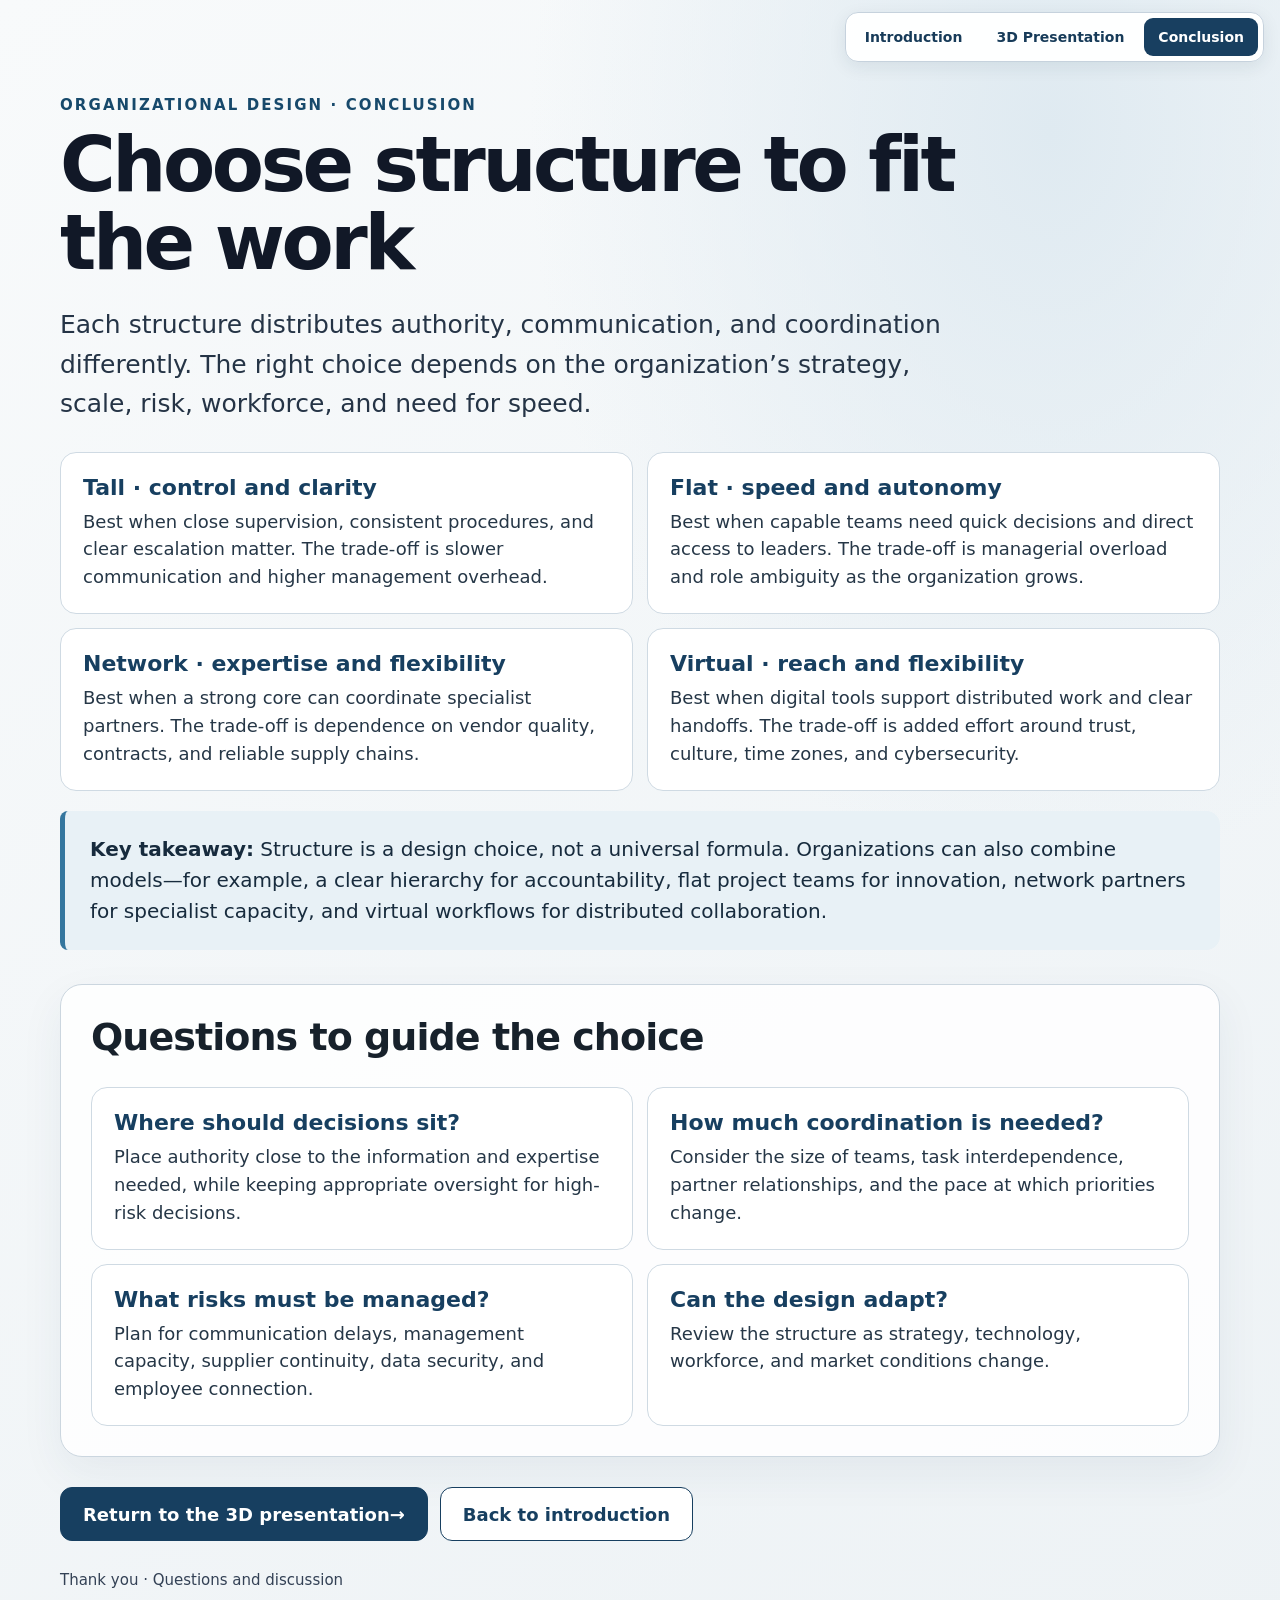
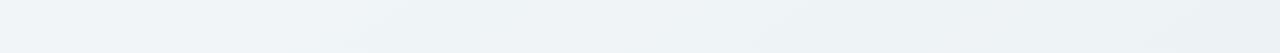
==== classroom-presentation/conclusion.html @ 58bbe25d "initial commit" ====
<!doctype html>
<html lang="en">
<head>
  <meta charset="utf-8">
  <meta name="viewport" content="width=device-width, initial-scale=1">
  <meta name="theme-color" content="#f3f6f8">
  <title>Conclusion | Organizational Structures</title>
  <link rel="stylesheet" href="./overview-pages.css">
</head>
<body class="overview-page">
  <nav class="page-nav" aria-label="Presentation pages">
    <a href="./introduction.html">Introduction</a>
    <a href="./index.html">3D Presentation</a>
    <a class="is-current" href="./conclusion.html" aria-current="page">Conclusion</a>
  </nav>
  <main class="overview-wrap">
    <p class="overview-kicker">Organizational design · conclusion</p>
    <h1 class="overview-title">Choose structure to fit the work</h1>
    <p class="overview-lead">Each structure distributes authority, communication, and coordination differently. The right choice depends on the organization’s strategy, scale, risk, workforce, and need for speed.</p>

    <section class="conclusion-grid" aria-label="Summary of the four organizational structures">
      <article class="conclusion-card"><h3>Tall · control and clarity</h3><p>Best when close supervision, consistent procedures, and clear escalation matter. The trade-off is slower communication and higher management overhead.</p></article>
      <article class="conclusion-card"><h3>Flat · speed and autonomy</h3><p>Best when capable teams need quick decisions and direct access to leaders. The trade-off is managerial overload and role ambiguity as the organization grows.</p></article>
      <article class="conclusion-card"><h3>Network · expertise and flexibility</h3><p>Best when a strong core can coordinate specialist partners. The trade-off is dependence on vendor quality, contracts, and reliable supply chains.</p></article>
      <article class="conclusion-card"><h3>Virtual · reach and flexibility</h3><p>Best when digital tools support distributed work and clear handoffs. The trade-off is added effort around trust, culture, time zones, and cybersecurity.</p></article>
    </section>

    <div class="takeaway"><strong>Key takeaway:</strong> Structure is a design choice, not a universal formula. Organizations can also combine models—for example, a clear hierarchy for accountability, flat project teams for innovation, network partners for specialist capacity, and virtual workflows for distributed collaboration.</div>

    <section class="overview-panel" aria-labelledby="design-check">
      <h2 id="design-check">Questions to guide the choice</h2>
      <div class="conclusion-grid">
        <article class="conclusion-card"><h3>Where should decisions sit?</h3><p>Place authority close to the information and expertise needed, while keeping appropriate oversight for high-risk decisions.</p></article>
        <article class="conclusion-card"><h3>How much coordination is needed?</h3><p>Consider the size of teams, task interdependence, partner relationships, and the pace at which priorities change.</p></article>
        <article class="conclusion-card"><h3>What risks must be managed?</h3><p>Plan for communication delays, management capacity, supplier continuity, data security, and employee connection.</p></article>
        <article class="conclusion-card"><h3>Can the design adapt?</h3><p>Review the structure as strategy, technology, workforce, and market conditions change.</p></article>
      </div>
    </section>

    <div class="overview-actions"><a class="overview-button" href="./index.html">Return to the 3D presentation <span aria-hidden="true">→</span></a><a class="overview-button secondary" href="./introduction.html">Back to introduction</a></div>
    <footer class="overview-footer">Thank you · Questions and discussion</footer>
  </main>
</body>
</html>
---- classroom-presentation/overview-pages.css ----
/* Shared navigation and styles for the introduction and conclusion slides. */
.page-nav{position:fixed;z-index:200;top:12px;right:16px;display:flex;gap:6px;padding:5px;border:1px solid #c6d2dd;border-radius:13px;background:rgba(255,255,255,.96);box-shadow:0 5px 18px #102b4215}
.page-nav a{display:inline-flex;align-items:center;justify-content:center;min-height:38px;padding:0 14px;border-radius:9px;color:#173b59;font:700 14px/1.2 system-ui,sans-serif;text-decoration:none}
.page-nav a:hover,.page-nav a:focus-visible{background:#edf4f8;outline:2px solid #6a91ad;outline-offset:1px}
.page-nav a.is-current{background:#183f60;color:#fff}
.overview-page{--ink:#17212b;--muted:#334155;--blue:#183f60;--line:#cfdae3;min-height:100vh;margin:0;background:radial-gradient(ellipse at 82% 8%,#dfeaf1 0,transparent 35%),linear-gradient(145deg,#f8fafb,#edf2f5);color:var(--ink);font-family:Inter,ui-sans-serif,system-ui,-apple-system,"Segoe UI",sans-serif}
.overview-page *{box-sizing:border-box}
.overview-wrap{width:min(1160px,calc(100% - 56px));margin:0 auto;padding:96px 0 64px}
.overview-kicker{margin:0 0 12px;color:#17496b;font-size:15px;font-weight:800;letter-spacing:.14em;text-transform:uppercase}
.overview-title{max-width:900px;margin:0;color:#111827;font-size:clamp(42px,6vw,76px);line-height:1.02;letter-spacing:-.045em}
.overview-lead{max-width:920px;margin:24px 0 0;color:#253446;font-size:clamp(20px,2vw,25px);line-height:1.58}
.overview-chips{display:flex;flex-wrap:wrap;gap:10px;margin:25px 0 38px;padding:0;list-style:none}
.overview-chips li{padding:10px 15px;border:1px solid #bfccd6;border-radius:999px;background:#fff;color:#1e3447;font-size:16px;font-weight:700}
.overview-panel{margin-top:34px;padding:30px;border:1px solid #cbd6df;border-radius:22px;background:rgba(255,255,255,.86);box-shadow:0 16px 44px #183f6010}
.overview-panel h2{margin:0 0 9px;font-size:clamp(28px,3vw,38px);letter-spacing:-.025em}
.overview-panel-intro{margin:0 0 22px;color:#334155;font-size:19px;line-height:1.5}
.team-grid{display:grid;grid-template-columns:repeat(3,minmax(0,1fr));gap:12px}
.team-member{display:flex;align-items:center;gap:14px;min-height:82px;padding:15px 17px;border:1px solid #d3dde5;border-radius:14px;background:#f8fafb}
.team-number{display:grid;place-items:center;flex:0 0 42px;width:42px;height:42px;border-radius:12px;background:#e4eef5;color:#173f60;font-size:16px;font-weight:800}
.team-name{display:block;color:#17212b;font-size:19px;font-weight:750}
.team-id{display:block;margin-top:3px;color:#334155;font-size:15px;font-weight:650;letter-spacing:.035em}
.overview-actions{display:flex;flex-wrap:wrap;gap:12px;margin-top:30px}
.overview-button{display:inline-flex;align-items:center;justify-content:center;min-height:54px;padding:0 22px;border:1px solid #173f60;border-radius:12px;background:#173f60;color:#fff;font-size:18px;font-weight:750;text-decoration:none;transition:transform .18s ease,background .18s ease}
.overview-button:hover{transform:translateY(-2px);background:#24577d}
.overview-button.secondary{background:#fff;color:#173f60}
.overview-button.secondary:hover{background:#edf4f8}
.conclusion-grid{display:grid;grid-template-columns:repeat(2,minmax(0,1fr));gap:14px;margin-top:28px}
.conclusion-card{padding:22px;border:1px solid #cfdae3;border-radius:16px;background:#fff}
.conclusion-card h3{margin:0 0 8px;color:#173f60;font-size:22px}
.conclusion-card p{margin:0;color:#263747;font-size:18px;line-height:1.55}
.takeaway{margin-top:20px;padding:23px 25px;border-left:5px solid #34769e;border-radius:8px 14px 14px 8px;background:#e8f1f6;color:#172b3d;font-size:20px;line-height:1.55}
.overview-footer{margin-top:30px;color:#334155;font-size:15px}
@media(max-width:760px){.page-nav{position:sticky;top:0;right:auto;justify-content:center;margin:0;padding:7px;border-width:0 0 1px;border-radius:0}.page-nav a{flex:1;padding:0 8px;font-size:13px}.overview-wrap{width:min(100% - 32px,600px);padding:38px 0 44px}.overview-panel{padding:22px}.team-grid{grid-template-columns:1fr 1fr}.conclusion-grid{grid-template-columns:1fr}}
@media(max-width:460px){.team-grid{grid-template-columns:1fr}.team-member{min-height:72px}.overview-chips li{font-size:14px}}
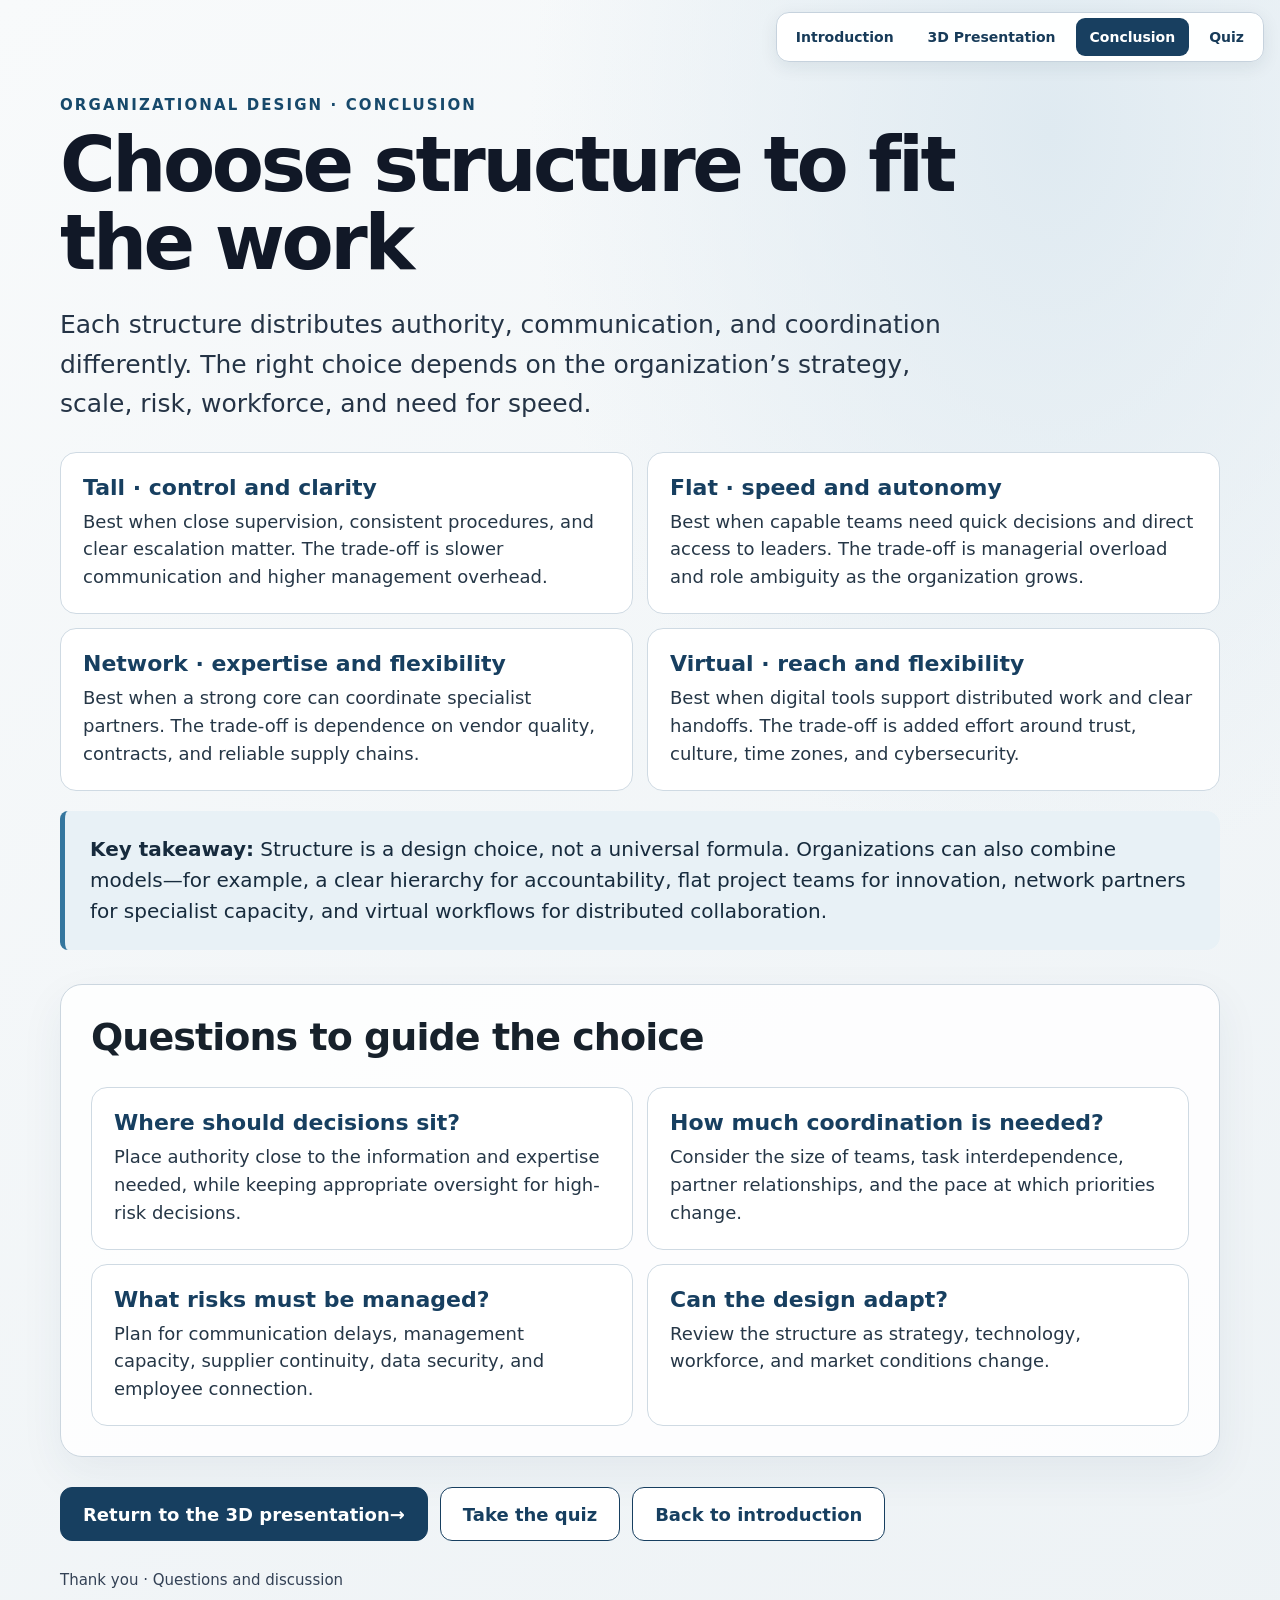
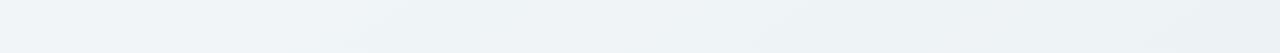
==== commit fa222ae6: "Add organizational structures quiz and expand introduction Co-Authored-By: Claude Opus 5.5 <noreply@" ====
--- a/classroom-presentation/conclusion.html
+++ b/classroom-presentation/conclusion.html
@@ -12,6 +12,7 @@
     <a href="./introduction.html">Introduction</a>
     <a href="./index.html">3D Presentation</a>
     <a class="is-current" href="./conclusion.html" aria-current="page">Conclusion</a>
+    <a href="./quiz.html">Quiz</a>
   </nav>
   <main class="overview-wrap">
     <p class="overview-kicker">Organizational design · conclusion</p>
@@ -37,7 +38,7 @@
       </div>
     </section>
 
-    <div class="overview-actions"><a class="overview-button" href="./index.html">Return to the 3D presentation <span aria-hidden="true">→</span></a><a class="overview-button secondary" href="./introduction.html">Back to introduction</a></div>
+    <div class="overview-actions"><a class="overview-button" href="./index.html">Return to the 3D presentation <span aria-hidden="true">→</span></a><a class="overview-button secondary" href="./quiz.html">Take the quiz</a><a class="overview-button secondary" href="./introduction.html">Back to introduction</a></div>
     <footer class="overview-footer">Thank you · Questions and discussion</footer>
   </main>
 </body>
